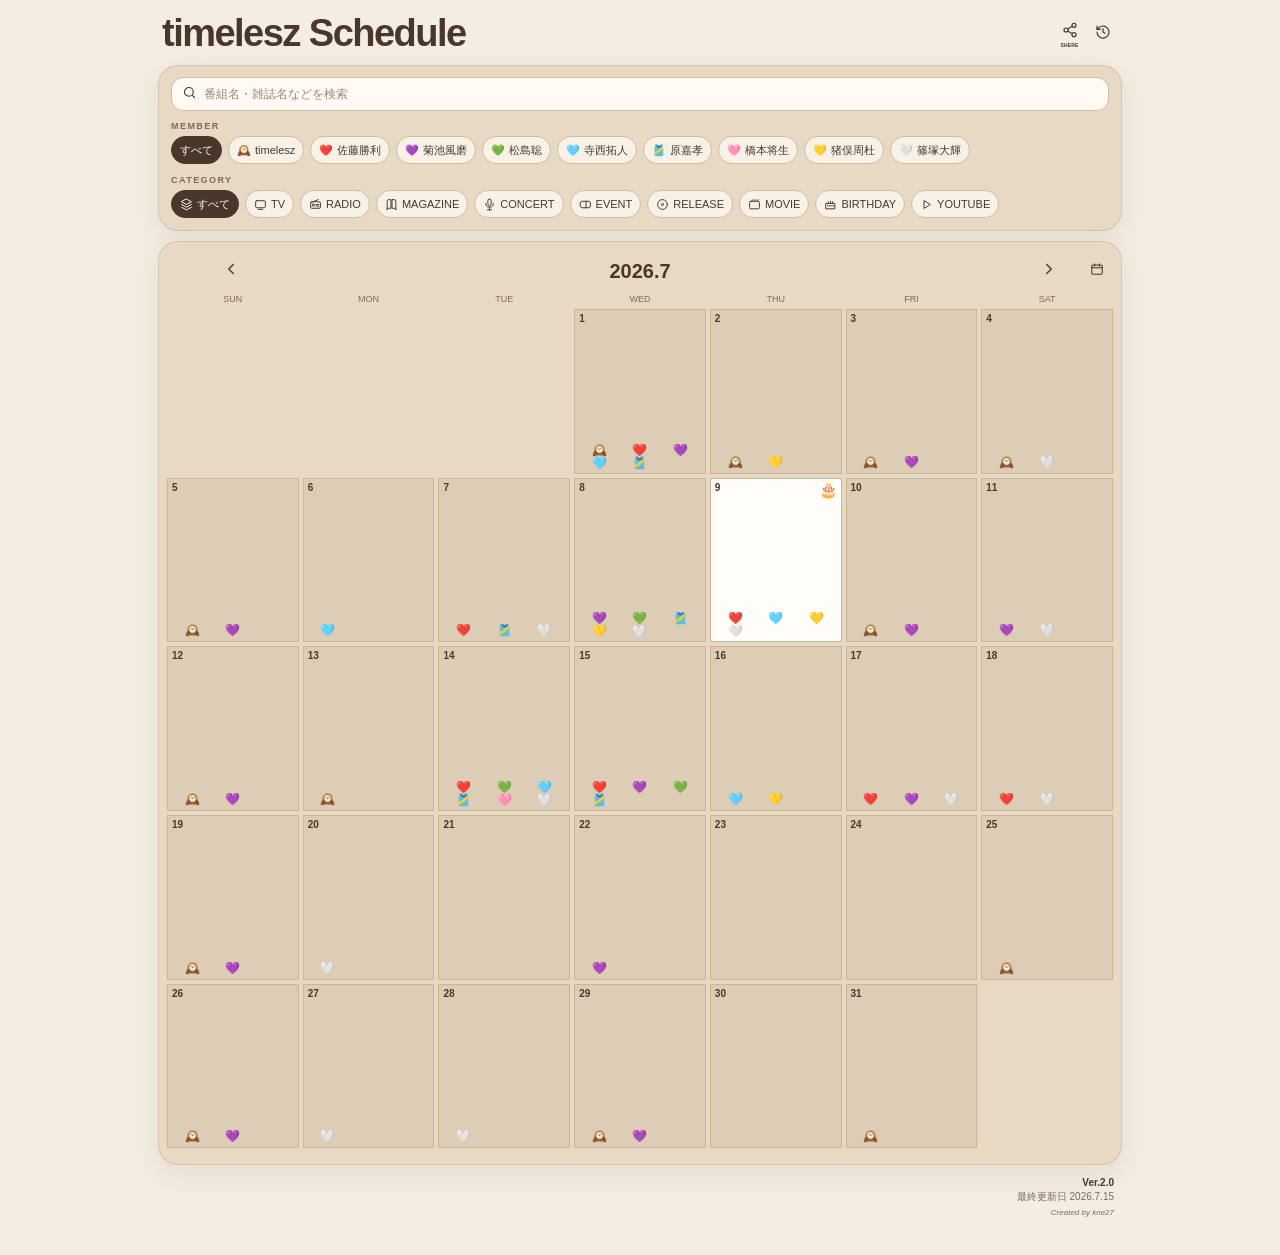
==== index.html @ 4e8a744b "Add files via upload" ====
<!doctype html>
<html lang="ja">
<head>
  <meta charset="utf-8">
  <meta name="viewport" content="width=device-width,initial-scale=1,viewport-fit=cover">
  <meta name="theme-color" content="#e7d9c4">
  <meta name="color-scheme" content="only light">
  <title>timelesz Schedule</title>
  <link rel="stylesheet" href="styles.css">
</head>
<body>
  <div class="app">
    <header class="header">
      <h1>timelesz Schedule</h1>
      <div class="header-actions">
        <button id="shareBtn" class="header-icon-btn share-header-btn" type="button" aria-label="このスケジュールを共有">
          <span data-icon="share-2"></span>
          <small>SHERE</small>
        </button>
        <button id="historyBtn" class="header-icon-btn" type="button" aria-label="更新履歴を開く">
          <span data-icon="history"></span>
        </button>
      </div>
    </header>

    <section class="panel controls">
      <label class="search">
        <span data-icon="search"></span>
        <input id="searchInput" type="search" placeholder="番組名・雑誌名などを検索">
      </label>
      <p class="section-label">MEMBER</p>
      <div id="memberFilters" class="scroll-row"></div>
      <p class="section-label">CATEGORY</p>
      <div id="categoryFilters" class="scroll-row"></div>
    </section>

    <section class="panel calendar-panel">
      <div class="month-nav">
        <button id="prevMonth" class="icon-btn month-arrow" type="button" aria-label="前の月"><span data-icon="chevron-left"></span></button>
        <div id="monthLabel" class="month-label"></div>
        <button id="nextMonth" class="icon-btn month-arrow" type="button" aria-label="次の月"><span data-icon="chevron-right"></span></button>
        <button id="monthJumpBtn" class="month-jump-btn" type="button" aria-label="年月を指定して移動"><span data-icon="calendar"></span></button>
      </div>
      <div class="weekdays">
        <div>SUN</div><div>MON</div><div>TUE</div><div>WED</div><div>THU</div><div>FRI</div><div>SAT</div>
      </div>
      <div id="loadingState" class="loading-state">予定を読み込んでいます…</div>
      <div id="calendarGrid" class="calendar-grid"></div>
      <div id="countdownList" class="countdown-list"></div>
    </section>

    <footer class="site-footer">
      <div class="footer-meta">
        <div id="siteVersion" class="footer-version">Ver.2.0</div>
        <div id="siteUpdated" class="footer-updated">最終更新日 2026.7.15</div>
        <div class="creator">Created by kne27</div>
      </div>
      <div id="dataWarnings" class="data-warnings"></div>
    </footer>
  </div>

  <dialog id="eventDialog" class="sheet-dialog">
    <div class="dialog-head">
      <div><h2 id="dialogDate"></h2></div>
      <button id="closeDialog" class="plain-close" type="button" aria-label="閉じる"><span data-icon="x"></span></button>
    </div>
    <div id="dialogEvents" class="dialog-events"></div>
  </dialog>

  <dialog id="shareDialog" class="share-dialog">
    <div class="share-dialog-wrap">
      <div class="share-dialog-head">
        <h2>SHARE</h2>
      </div>
      <div class="share-options">
        <button class="share-option x" data-share="x" type="button" aria-label="Xで共有"><span class="brand-x">X</span></button>
        <button class="share-option line" data-share="line" type="button" aria-label="LINEで共有"><span class="brand-line">LINE</span></button>
        <button class="share-option instagram" data-share="instagram" type="button" aria-label="Instagramで共有"><span class="brand-instagram"><i></i></span></button>
        <button class="share-option threads" data-share="threads" type="button" aria-label="Threadsで共有"><span class="brand-threads">@</span></button>
        <button class="share-option url" data-share="url" type="button" aria-label="URLをコピー"><span data-icon="link"></span></button>
      </div>
      <button id="closeShareBottom" class="close-share" type="button">CLOSE</button>
    </div>
  </dialog>

  <dialog id="monthJumpDialog" class="compact-dialog">
    <form method="dialog" id="monthJumpForm">
      <h2>年月を選択</h2>
      <div class="jump-fields">
        <label>年<select id="jumpYear"></select></label>
        <label>月<select id="jumpMonth"></select></label>
      </div>
      <div class="dialog-actions">
        <button value="cancel" class="secondary-btn">キャンセル</button>
        <button id="jumpSubmit" value="default" class="primary-btn">この年月へ移動</button>
      </div>
    </form>
  </dialog>

  <dialog id="historyDialog" class="history-dialog">
    <div class="history-wrap">
      <h2>更新情報</h2>
      <section>
        <h3>最新データ</h3>
        <div class="history-card latest-data">
          <strong>公式スケジュール更新</strong>
          <span id="scheduleUpdated">—</span>
        </div>
      </section>
      <section>
        <h3>アプリ更新履歴</h3>
        <div id="historyList" class="history-list"></div>
      </section>
      <button id="closeHistory" class="close-history" type="button">CLOSE</button>
    </div>
  </dialog>

  <script src="fallback-data.js"></script>
  <script src="script.js"></script>
</body>
</html>
---- styles.css ----
:root{
  color-scheme:only light;
  --theme:#e7d9c4;--page:#f4ede3;--surface:#fffaf3;--day:#ddcdb6;--day-border:#cbb697;
  --ink:#49372c;--muted:#7e6a5a;--line:#cfbda4;--accent:#8f6339;--shadow:0 10px 28px rgba(78,55,34,.09);
  font-family:-apple-system,BlinkMacSystemFont,"Segoe UI","Noto Sans JP",sans-serif
}
*{box-sizing:border-box}html{background:var(--page)}body{margin:0;min-width:320px;background:var(--page);color:var(--ink)}
button,input,select{font:inherit}button{cursor:pointer;color:inherit}svg{width:18px;height:18px;fill:none;stroke:currentColor;stroke-width:1.8;stroke-linecap:round;stroke-linejoin:round}
.app{max-width:980px;margin:0 auto;padding:8px 8px 36px}.header{display:flex;align-items:center;justify-content:space-between;padding:4px 4px 10px}.header h1{margin:0;font-size:clamp(24px,5vw,38px);letter-spacing:-.04em}.history-btn{display:grid;width:32px;height:32px;place-items:center;background:transparent;border:0;padding:0}.history-btn svg{width:17px;height:17px}
.panel{background:var(--theme);border:1px solid rgba(105,76,46,.14);border-radius:20px;box-shadow:var(--shadow)}.controls{margin-bottom:10px;padding:11px 12px}.search{display:flex;align-items:center;gap:7px;height:34px;padding:0 10px;background:var(--surface);border:1px solid var(--line);border-radius:12px}.search svg{width:15px;height:15px}.search input{width:100%;padding:5px 0;background:transparent;border:0;outline:0;color:var(--ink);font-size:12px}.search input::placeholder{color:#9a8878}.section-label{margin:10px 0 5px;color:var(--muted);font-size:9px;font-weight:800;letter-spacing:.16em}.scroll-row{display:flex;gap:6px;overflow-x:auto;padding-bottom:1px;scrollbar-width:none}.scroll-row::-webkit-scrollbar{display:none}.chip{display:inline-flex;align-items:center;flex:0 0 auto;gap:4px;min-height:28px;padding:5px 8px;white-space:nowrap;background:#f8f1e7;border:1px solid var(--line);border-radius:999px;color:var(--ink);font-size:11px;line-height:1}.chip svg{width:13px;height:13px}.chip.active{background:var(--ink);border-color:var(--ink);color:#fffaf3}
.calendar-panel{padding:8px}.month-nav{position:relative;display:grid;grid-template-columns:72px 1fr 72px;align-items:center;height:42px;padding:0 8px}.month-arrow{display:grid;width:32px;height:32px;place-items:center;background:transparent;border:0}.month-arrow:first-child{justify-self:end}.month-arrow:nth-of-type(2){justify-self:start}.month-label{text-align:center;font-size:20px;font-weight:800}.month-jump-btn{position:absolute;right:2px;top:7px;display:grid;width:28px;height:28px;place-items:center;background:transparent;border:0;padding:0}.month-jump-btn svg{width:14px;height:14px}.weekdays,.calendar-grid{display:grid;grid-template-columns:repeat(7,minmax(0,1fr));gap:4px}.weekdays{padding:2px 0 5px;color:var(--muted);font-size:9px;text-align:center}.day{position:relative;display:flex;min-width:0;aspect-ratio:4/5;flex-direction:column;padding:4px;background:var(--day);border:1px solid var(--day-border);border-radius:0;color:var(--ink);outline:none;transition:.12s}.day.blank{background:transparent;border-color:transparent;pointer-events:none}.day.selected{background:var(--surface);border-color:#d4b992}.day.today{box-shadow:inset 0 0 0 2px var(--accent)}.day.has-events{cursor:pointer}.day:active{transform:translateY(-1px)}.day-number{position:absolute;left:4px;top:3px;font-size:10px;font-weight:750}.birthday-cake{position:absolute;right:3px;top:2px;font-size:15px}.member-icons{display:grid;width:100%;margin:auto 0;grid-template-columns:repeat(3,minmax(0,1fr));grid-auto-rows:min-content;align-items:center;justify-items:start;gap:4px 0;overflow:hidden;line-height:1}.member-emoji{display:block;font-size:clamp(9px,2.7vw,13px);line-height:1}.birthday-red{background:#f7d8d8}.birthday-purple{background:#eadcf3}.birthday-green{background:#dcebdc}.birthday-blue{background:#dceff4}.birthday-lime{background:#e7f0d6}.birthday-pink{background:#f5dce8}.birthday-yellow{background:#f7edc7}.birthday-white{background:#fffdf8}.loading-state{padding:28px 12px;color:var(--muted);font-size:13px;text-align:center}.loading-state.hidden{display:none}
.countdown-list{display:grid;gap:6px;margin-top:8px}.countdown-item{display:flex;align-items:center;gap:7px;height:34px;padding:0 10px;background:#f9f1e6;border:1px solid var(--line);border-radius:9px;font-size:10px}.countdown-item svg{width:13px;height:13px}.countdown-title{min-width:0;flex:1;overflow:hidden;text-overflow:ellipsis;white-space:nowrap}.countdown-days{font-weight:800;white-space:nowrap}
.site-footer{display:flex;justify-content:flex-end;padding:14px 8px 2px;color:var(--muted);font-size:10px}.footer-meta{text-align:right}.footer-version{color:var(--ink);font-weight:700}.footer-updated{margin-top:2px}.footer-share-row{display:flex;align-items:center;justify-content:flex-end;gap:3px;margin-top:5px}.share-label-icon{display:flex;width:22px;flex-direction:column;align-items:center;justify-content:center;color:var(--ink)}.share-label-icon svg{width:13px;height:13px}.share-label-icon small{margin-top:0;font-size:5px;font-weight:800;letter-spacing:.03em}.social-circle{display:grid;width:22px;height:22px;place-items:center;padding:0;border:0;border-radius:50%;color:white;font-size:7px;font-weight:800}.social-circle svg{width:11px;height:11px}.social-circle.x,.social-circle.threads{background:#111}.social-circle.line{background:#06c755;font-size:5px}.social-circle.instagram{background:linear-gradient(135deg,#833ab4,#fd1d1d,#fcb045);font-size:14px}.social-circle.url{background:#b79977}.creator{margin-top:4px;font-size:8px;font-style:italic}.data-warnings{display:none}
dialog{color:var(--ink)}dialog::backdrop{background:rgba(50,37,27,.42);backdrop-filter:blur(3px)}.sheet-dialog{width:min(calc(100% - 18px),620px);max-height:84vh;padding:15px;background:var(--surface);border:0;border-radius:20px}.dialog-head{display:flex;align-items:center;justify-content:space-between;padding-bottom:10px}.dialog-head h2{margin:0;font-size:20px}.plain-close{display:grid;width:28px;height:28px;place-items:center;background:transparent;border:0}.dialog-events{display:grid;gap:8px}.event-card{padding:12px;background:#fffdf9;border:1px solid var(--line);border-radius:14px}.event-top{display:flex;gap:10px}.event-icon{display:grid;width:34px;height:34px;flex:0 0 auto;place-items:center;background:#eee1d0;border-radius:10px}.event-title{margin:0;font-size:14px;line-height:1.45}.event-meta{display:flex;flex-wrap:wrap;gap:5px 9px;margin-top:6px;color:var(--muted);font-size:11px}.event-meta span{display:inline-flex;align-items:center;gap:3px}.event-meta svg{width:12px;height:12px}.event-members{margin-top:8px;font-size:12px}.event-note{margin:8px 0 0;padding-top:7px;border-top:1px dashed var(--line);font-size:11px;line-height:1.5}.event-share{display:flex;align-items:center;gap:5px;margin-top:10px}.event-share .social-circle{width:30px;height:30px}.link-button{display:inline-flex;align-items:center;gap:5px;margin-top:9px;padding:7px 10px;background:var(--ink);border-radius:999px;color:white;font-size:11px;text-decoration:none}.compact-dialog,.history-dialog{width:min(calc(100% - 28px),430px);padding:0;background:var(--surface);border:0;border-radius:20px}.compact-dialog form{padding:18px}.compact-dialog h2,.history-wrap h2{margin:0 0 16px;font-size:18px}.jump-fields{display:grid;grid-template-columns:1fr 1fr;gap:12px}.jump-fields label{display:grid;gap:5px;font-size:11px}.jump-fields select{height:42px;padding:0 10px;background:#fff;border:1px solid var(--line);border-radius:9px;color:var(--ink)}.dialog-actions{display:flex;justify-content:flex-end;gap:8px;margin-top:18px}.secondary-btn,.primary-btn,.close-history{padding:9px 12px;border:1px solid var(--line);border-radius:9px}.secondary-btn{background:#f5ece0}.primary-btn{background:#b99775;color:white}.history-wrap{padding:18px}.history-wrap section+section{margin-top:14px}.history-wrap h3{margin:0 0 7px;font-size:11px}.history-card{padding:10px 12px;background:#fffdf9;border:1px solid var(--line);border-radius:10px}.latest-data{display:grid;gap:3px;font-size:10px}.latest-data span{color:var(--muted)}.history-list{display:grid;gap:7px}.history-entry{padding:9px 11px;background:#fffdf9;border:1px solid var(--line);border-radius:10px}.history-entry-head{display:flex;gap:12px;align-items:center}.history-entry-head strong{font-size:10px}.history-entry-head span{color:var(--muted);font-size:8px}.history-changes{margin:5px 0 0;padding-left:15px;font-size:8px;line-height:1.55}.history-changes li{display:-webkit-box;overflow:hidden;-webkit-box-orient:vertical;-webkit-line-clamp:2}.close-history{display:block;margin:16px auto 0;padding:9px 18px;background:var(--theme);font-size:11px;font-weight:800}
@media(max-width:560px){.app{padding:6px 7px 28px}.header{padding-top:2px}.calendar-panel{padding:7px}.weekdays,.calendar-grid{gap:4px}.day{padding:4px}.site-footer{padding-right:5px}}

/* Ver.1.9.1 adjustments */
.header-actions{display:flex;align-items:center;gap:7px}.header-icon-btn{display:grid;width:30px;height:30px;place-items:center;padding:0;background:transparent;border:0;color:var(--ink)}.header-icon-btn svg{width:16px;height:16px}.history-btn{display:none}
.member-icons{display:grid;width:100%;margin-top:auto;margin-bottom:0;grid-template-columns:repeat(3,max-content);grid-auto-rows:min-content;align-items:end;justify-content:start;justify-items:start;gap:5px 3px;overflow:hidden;line-height:1}.member-emoji{display:block;font-size:clamp(9px,2.7vw,13px);line-height:1}
.site-footer{padding-top:12px}.creator{margin-top:4px}
.share-dialog{width:min(calc(100% - 32px),360px);padding:0;background:var(--surface);border:0;border-radius:18px}.share-dialog-wrap{padding:15px 16px 16px}.share-dialog-head{display:flex;align-items:center;justify-content:space-between}.share-dialog-head h2{margin:0;font-size:13px;letter-spacing:.08em}.share-options{display:flex;align-items:center;justify-content:center;gap:9px;margin-top:13px}.share-option{display:grid;width:39px;height:39px;place-items:center;padding:0;border:0;border-radius:50%;color:#fff}.share-option.x,.share-option.threads{background:#111}.share-option.line{background:#06c755}.share-option.instagram{background:radial-gradient(circle at 30% 110%,#ffd600 0 19%,#ff7a00 34%,#ff0169 58%,#d300c5 78%,#7638fa 100%)}.share-option.url{background:#b79977}.share-option svg{width:19px;height:19px;stroke-width:2}.brand-x{font-size:17px;font-weight:700;line-height:1}.brand-line{font-size:8.5px;font-weight:900;letter-spacing:-.04em}.brand-threads{font-size:22px;font-weight:800;line-height:1}.brand-instagram{position:relative;display:block;width:22px;height:22px;border:2px solid #fff;border-radius:6px}.brand-instagram::before{content:"";position:absolute;left:50%;top:50%;width:7px;height:7px;border:2px solid #fff;border-radius:50%;transform:translate(-50%,-50%)}.brand-instagram::after{content:"";position:absolute;right:3px;top:3px;width:3px;height:3px;background:#fff;border-radius:50%}.brand-instagram i{display:none}.close-share{display:block;margin:15px auto 0;padding:7px 15px;background:var(--theme);border:1px solid var(--line);border-radius:8px;color:var(--ink);font-size:10px;font-weight:800}
.event-share .social-circle{width:32px;height:32px;font-size:9px}.event-share .social-circle.line{font-size:6px}.event-share .social-circle.instagram{position:relative;font-size:0}.event-share .social-circle.instagram::before{content:"";width:17px;height:17px;border:2px solid #fff;border-radius:5px}.event-share .social-circle.instagram::after{content:"";position:absolute;width:5px;height:5px;border:2px solid #fff;border-radius:50%}.event-share .social-circle.threads{font-size:18px}.event-share .social-circle.url svg{width:15px;height:15px}
.compact-dialog form{padding:17px}.compact-dialog h2{margin-bottom:13px;font-size:19px}.jump-fields label{font-size:11px}.jump-fields select{height:46px;font-size:17px;font-weight:700}.dialog-actions{gap:6px;margin-top:14px}.secondary-btn,.primary-btn{padding:6px 9px;border-radius:7px;font-size:9px}.primary-btn{font-size:8.5px}


/* Ver.1.9.2 adjustments */
.header-actions{gap:2px}
.header-icon-btn{width:31px;height:34px}
.share-header-btn{display:flex;flex-direction:column;align-items:center;justify-content:center;gap:0;padding-top:2px}
.share-header-btn svg{width:16px;height:16px}
.share-header-btn small{margin-top:1px;font-size:5px;font-weight:800;line-height:1;letter-spacing:.03em}

.day{padding-bottom:3px}
.member-icons{position:absolute;left:4px;right:2px;bottom:3px;width:auto;margin:0;grid-template-columns:repeat(3,max-content);grid-auto-rows:minmax(11px,auto);align-items:end;justify-content:start;justify-items:start;gap:5px 3px;overflow:visible;line-height:1.08}
.member-emoji{font-size:clamp(9px,2.65vw,12.5px);line-height:1.08}

.share-dialog-head{justify-content:flex-start}
.share-options{width:100%;justify-content:center;gap:10px;margin-top:12px}
.share-option{width:41px;height:41px}
.brand-x{font-size:20px;font-weight:800}
.brand-line{font-size:10.5px;font-weight:900;letter-spacing:-.06em}
.brand-threads{font-size:24px}
.brand-instagram{width:24px;height:24px;border-radius:7px}
.brand-instagram::before{width:8px;height:8px}

.event-share{justify-content:center;gap:8px}
.event-share .social-circle{width:34px;height:34px;font-size:11px}
.event-share .social-circle.x{font-size:14px}
.event-share .social-circle.line{font-size:7.5px;font-weight:900;letter-spacing:-.05em}
.event-share .social-circle.threads{font-size:20px}
.event-share .social-circle.instagram::before{width:18px;height:18px;border-radius:6px}
.event-share .social-circle.instagram::after{width:6px;height:6px}
.event-share .social-circle.url svg{width:17px;height:17px}


/* Ver.1.9.5 adjustments */
/* Calendar emoji layout: always packed left in fixed 3-column rows */
.member-icons{
  position:absolute;
  left:4px;
  bottom:3px;
  right:auto;
  width:max-content;
  max-width:calc(100% - 6px);
  display:grid;
  grid-template-columns:repeat(3, 1.05em);
  grid-auto-rows:1.05em;
  column-gap:2px;
  row-gap:1px;
  align-items:center;
  justify-items:start;
  justify-content:start;
  overflow:hidden;
  line-height:1;
}
.member-emoji{
  width:1.05em;
  height:1.05em;
  display:flex;
  align-items:center;
  justify-content:flex-start;
  font-size:clamp(8.5px,2.45vw,11.5px);
  line-height:1;
}

/* Event-detail sharing: use the same camera-style Instagram mark as the main share sheet */
.event-share .social-circle.instagram{
  position:relative;
  background:radial-gradient(circle at 30% 110%,#ffd600 0 19%,#ff7a00 34%,#ff0169 58%,#d300c5 78%,#7638fa 100%);
  font-size:0;
}
.event-share .social-circle.instagram::before,
.event-share .social-circle.instagram::after{
  content:none;
}
.event-share .social-circle.instagram .brand-instagram{
  width:20px;
  height:20px;
  border:2px solid #fff;
  border-radius:6px;
}
.event-share .social-circle.instagram .brand-instagram::before{
  width:7px;
  height:7px;
  border:2px solid #fff;
}
.event-share .social-circle.instagram .brand-instagram::after{
  right:2px;
  top:2px;
  width:3px;
  height:3px;
}


/* Ver.1.9.6 adjustments */
/* Keep the event-driven member order; only pack icons tightly into 3 columns. */
.member-icons{
  position:absolute;
  left:4px;
  right:auto;
  bottom:3px;
  width:max-content;
  max-width:calc(100% - 6px);
  display:grid;
  grid-template-columns:repeat(3, .98em);
  grid-auto-rows:.98em;
  column-gap:0;
  row-gap:0;
  align-items:center;
  justify-items:start;
  justify-content:start;
  overflow:visible;
  line-height:.96;
}
.member-emoji{
  display:block;
  width:.98em;
  height:.98em;
  margin:0;
  padding:0;
  font-size:clamp(8.5px,2.45vw,11.5px);
  line-height:.96;
  white-space:nowrap;
}

/* Ver.1.9.7 adjustments — restore the clean Ver.1.5 member emoji layout */
.member-icons{
  position:static;
  left:auto;
  right:auto;
  bottom:auto;
  width:100%;
  max-width:none;
  margin-top:auto;
  margin-bottom:0;
  display:grid;
  grid-template-columns:repeat(3,minmax(0,1fr));
  grid-template-rows:repeat(3,min-content);
  grid-auto-rows:min-content;
  column-gap:0;
  row-gap:1px;
  align-items:center;
  justify-content:stretch;
  justify-items:center;
  overflow:hidden;
  line-height:1;
}
.member-emoji{
  display:block;
  width:auto;
  height:auto;
  margin:0;
  padding:0;
  font-size:clamp(8px,2.55vw,12px);
  line-height:1;
  white-space:nowrap;
}

/* Ver.1.9.8 share icon centering */
.share-option.threads,
.share-option.url,
.event-share .social-circle.threads,
.event-share .social-circle.url{
  display:flex;
  align-items:center;
  justify-content:center;
  line-height:1;
}
.share-option.threads .brand-threads,
.event-share .social-circle.threads{
  transform:none;
  text-indent:0;
}
.share-option.url svg,
.event-share .social-circle.url svg{
  display:block;
  margin:0;
  flex:0 0 auto;
}


/* Ver.1.9.8 final — exact visual centering for Threads and URL icons */
.share-option.threads,
.share-option.url,
.event-share .social-circle.threads,
.event-share .social-circle.url{
  position:relative;
  display:grid;
  place-items:center;
  padding:0;
  overflow:hidden;
}
.share-option.threads{
  font-size:0;
}
.share-option.threads .brand-threads{
  position:absolute;
  inset:0;
  display:grid;
  place-items:center;
  width:100%;
  height:100%;
  margin:0;
  padding:0 0 2px;
  font-size:24px;
  line-height:1;
  text-align:center;
  transform:none;
}
.share-option.url svg,
.event-share .social-circle.url svg{
  position:absolute;
  left:50%;
  top:50%;
  display:block;
  margin:0;
  transform:translate(-50%,-50%);
  transform-origin:center;
}
.event-share .social-circle.threads{
  color:transparent;
  font-size:0;
  line-height:0;
}
.event-share .social-circle.threads::before{
  content:"@";
  position:absolute;
  inset:0;
  display:grid;
  place-items:center;
  padding:0 0 2px;
  color:#fff;
  font-size:20px;
  font-weight:800;
  line-height:1;
  text-align:center;
}
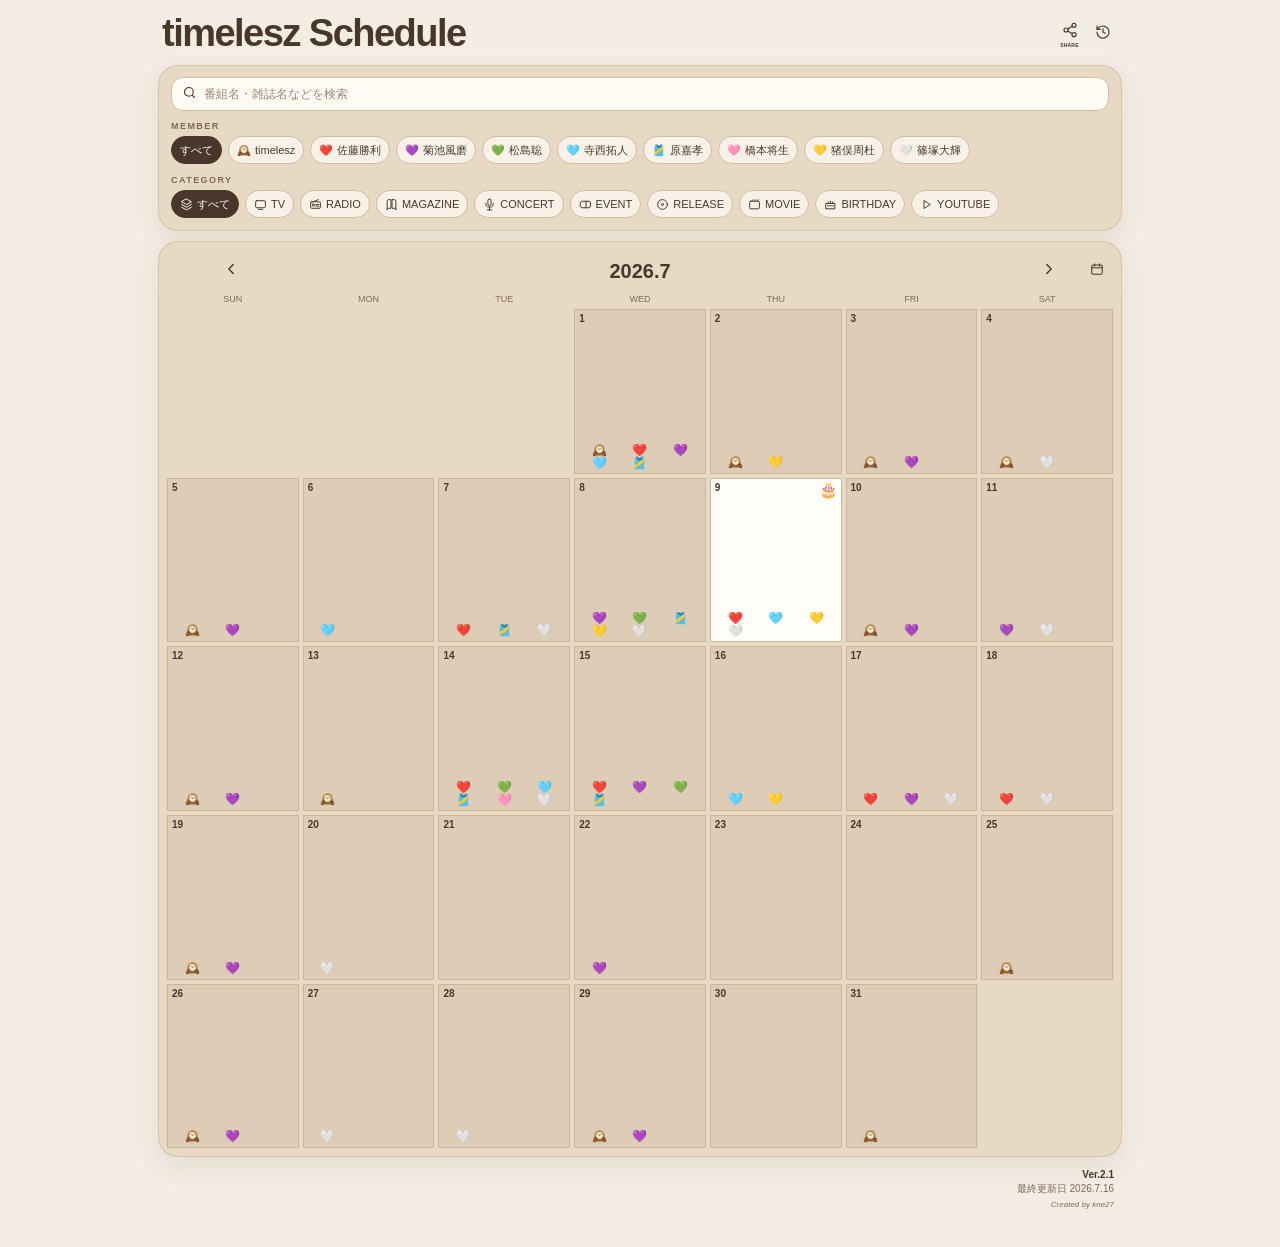
==== commit f92e66b7: "Add files via upload" ====
--- a/index.html
+++ b/index.html
@@ -15,7 +15,7 @@
       <div class="header-actions">
         <button id="shareBtn" class="header-icon-btn share-header-btn" type="button" aria-label="このスケジュールを共有">
           <span data-icon="share-2"></span>
-          <small>SHERE</small>
+          <small>SHARE</small>
         </button>
         <button id="historyBtn" class="header-icon-btn" type="button" aria-label="更新履歴を開く">
           <span data-icon="history"></span>
@@ -51,8 +51,8 @@
 
     <footer class="site-footer">
       <div class="footer-meta">
-        <div id="siteVersion" class="footer-version">Ver.2.0</div>
-        <div id="siteUpdated" class="footer-updated">最終更新日 2026.7.15</div>
+        <div id="siteVersion" class="footer-version">Ver.2.1</div>
+        <div id="siteUpdated" class="footer-updated">最終更新日 2026.7.16</div>
         <div class="creator">Created by kne27</div>
       </div>
       <div id="dataWarnings" class="data-warnings"></div>
--- a/styles.css
+++ b/styles.css
@@ -255,3 +255,14 @@
   line-height:1;
   text-align:center;
 }
+
+
+/* Ver.2.1 countdown */
+.countdown-list:empty{display:none}
+.countdown-list:not(:empty){margin-top:9px}
+.countdown-item{
+  width:100%;
+  min-width:0;
+  text-align:left;
+}
+.countdown-item:active{transform:scale(.995)}
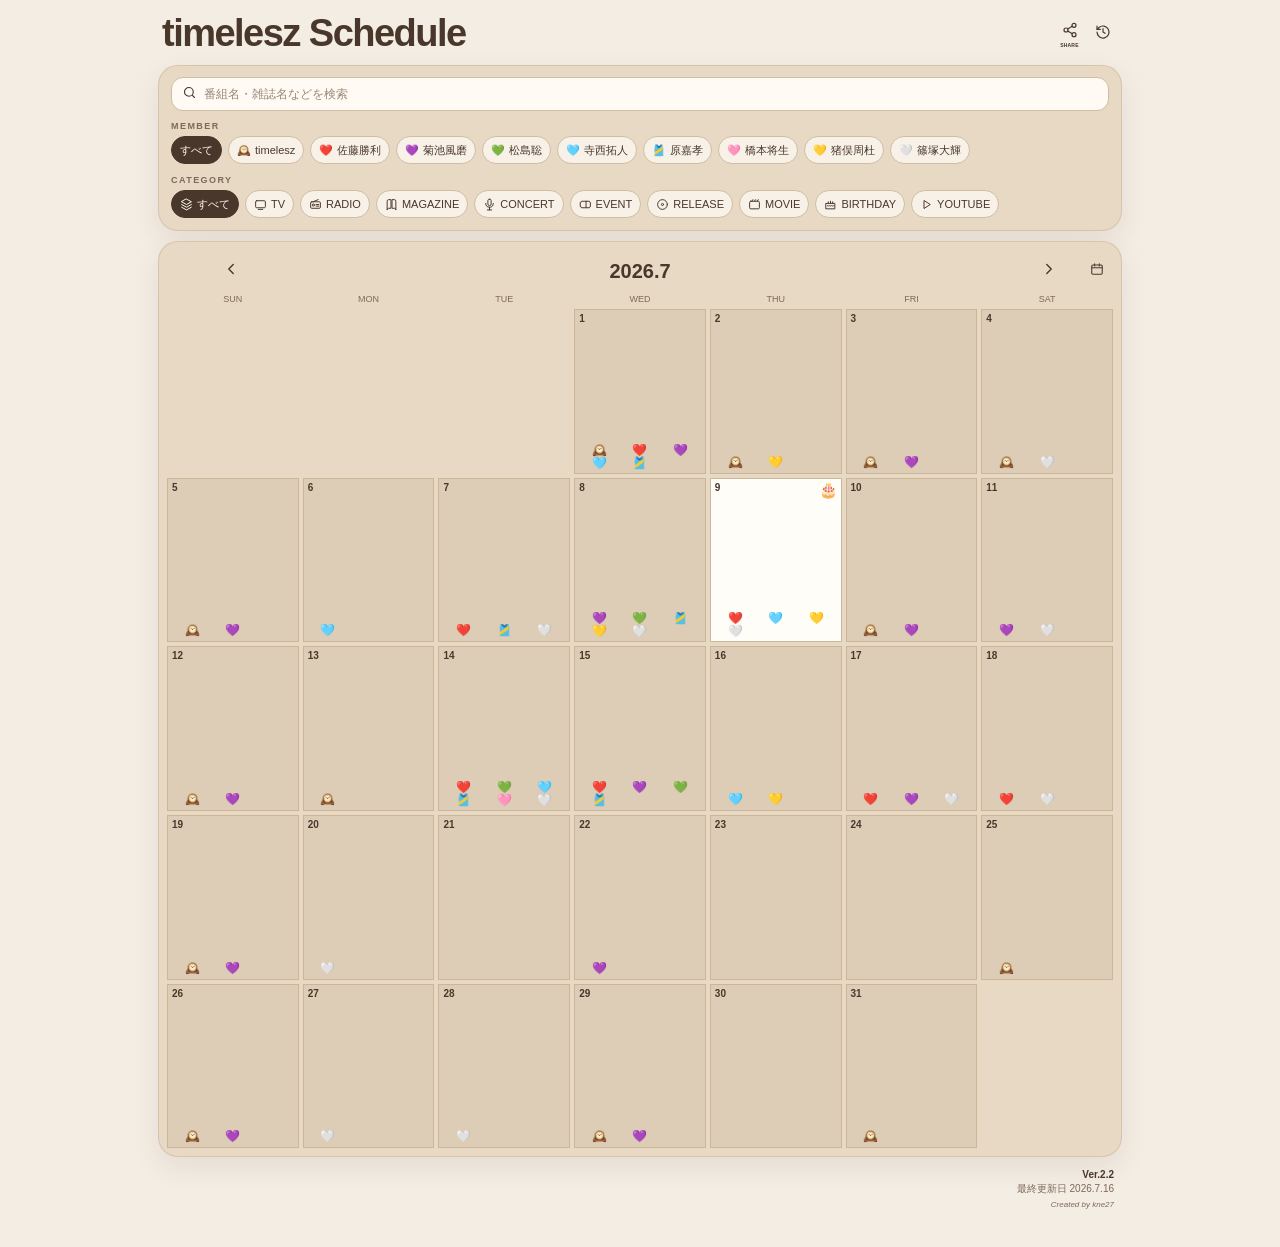
==== commit 39b9dd5e: "Add files via upload" ====
--- a/index.html
+++ b/index.html
@@ -7,6 +7,15 @@
   <meta name="color-scheme" content="only light">
   <title>timelesz Schedule</title>
   <link rel="stylesheet" href="styles.css">
+  <!-- Google Analytics -->
+  <script async src="https://www.googletagmanager.com/gtag/js?id=G-1H0R13EB3C"></script>
+  <script>
+    window.dataLayer = window.dataLayer || [];
+    function gtag(){dataLayer.push(arguments);}
+    gtag('js', new Date());
+    gtag('config', 'G-1H0R13EB3C');
+  </script>
+
 </head>
 <body>
   <div class="app">
@@ -51,7 +60,7 @@
 
     <footer class="site-footer">
       <div class="footer-meta">
-        <div id="siteVersion" class="footer-version">Ver.2.1</div>
+        <div id="siteVersion" class="footer-version">Ver.2.2</div>
         <div id="siteUpdated" class="footer-updated">最終更新日 2026.7.16</div>
         <div class="creator">Created by kne27</div>
       </div>
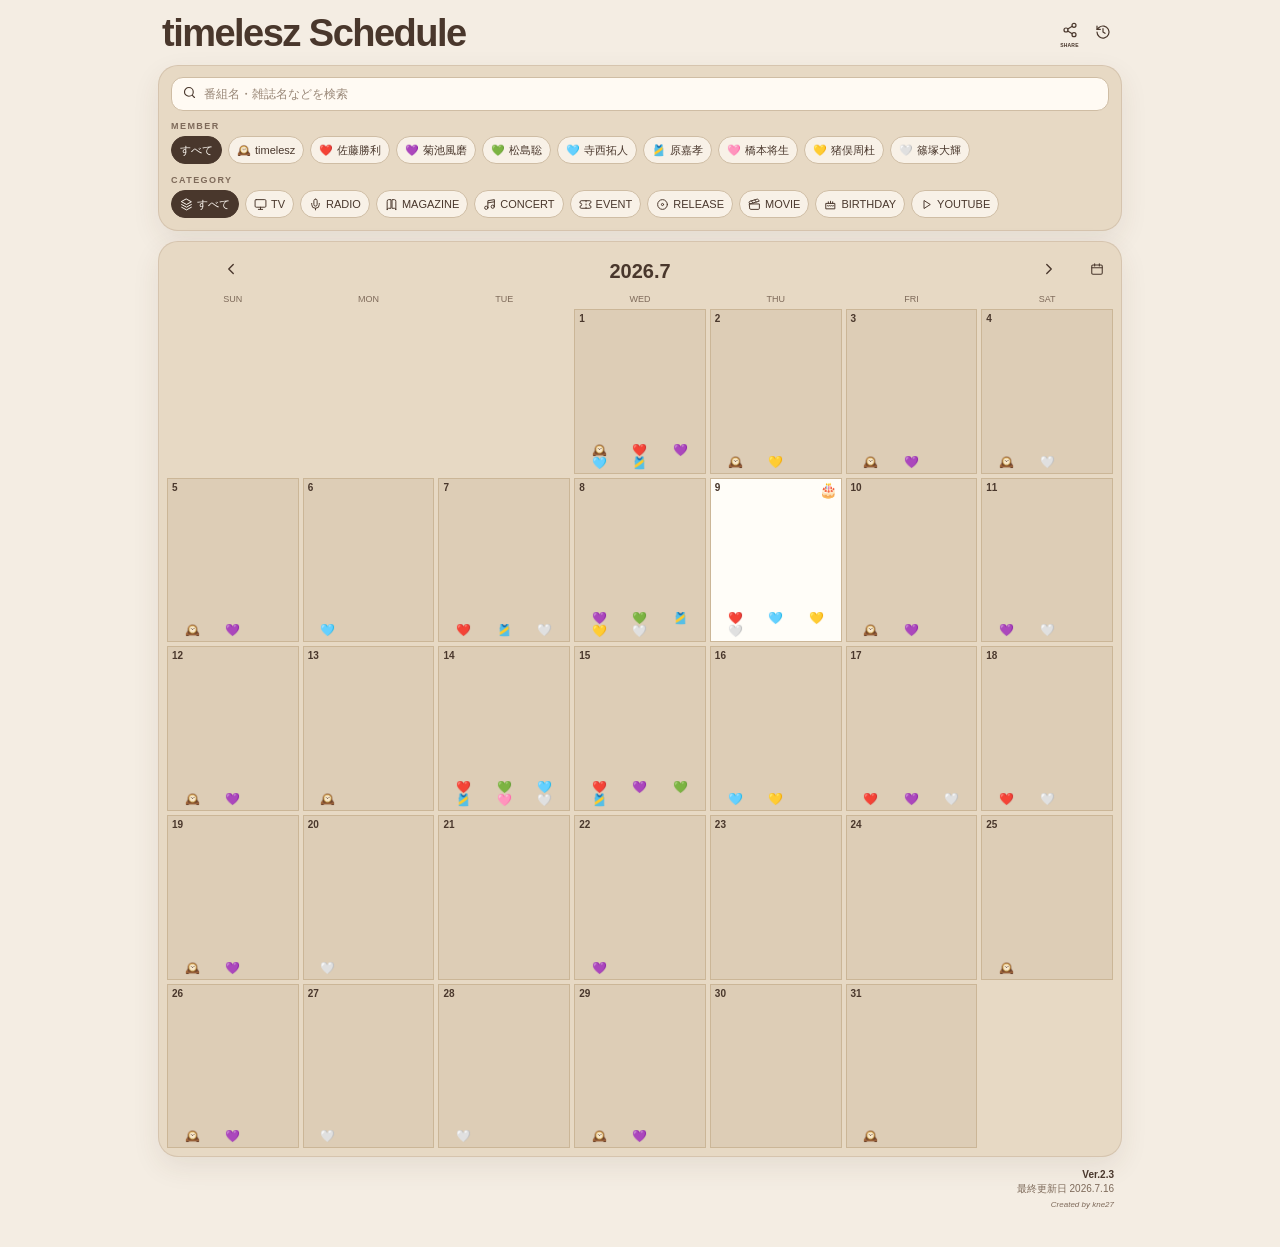
==== commit 25ac671b: "Add files via upload" ====
--- a/index.html
+++ b/index.html
@@ -60,7 +60,7 @@
 
     <footer class="site-footer">
       <div class="footer-meta">
-        <div id="siteVersion" class="footer-version">Ver.2.2</div>
+        <div id="siteVersion" class="footer-version">Ver.2.3</div>
         <div id="siteUpdated" class="footer-updated">最終更新日 2026.7.16</div>
         <div class="creator">Created by kne27</div>
       </div>
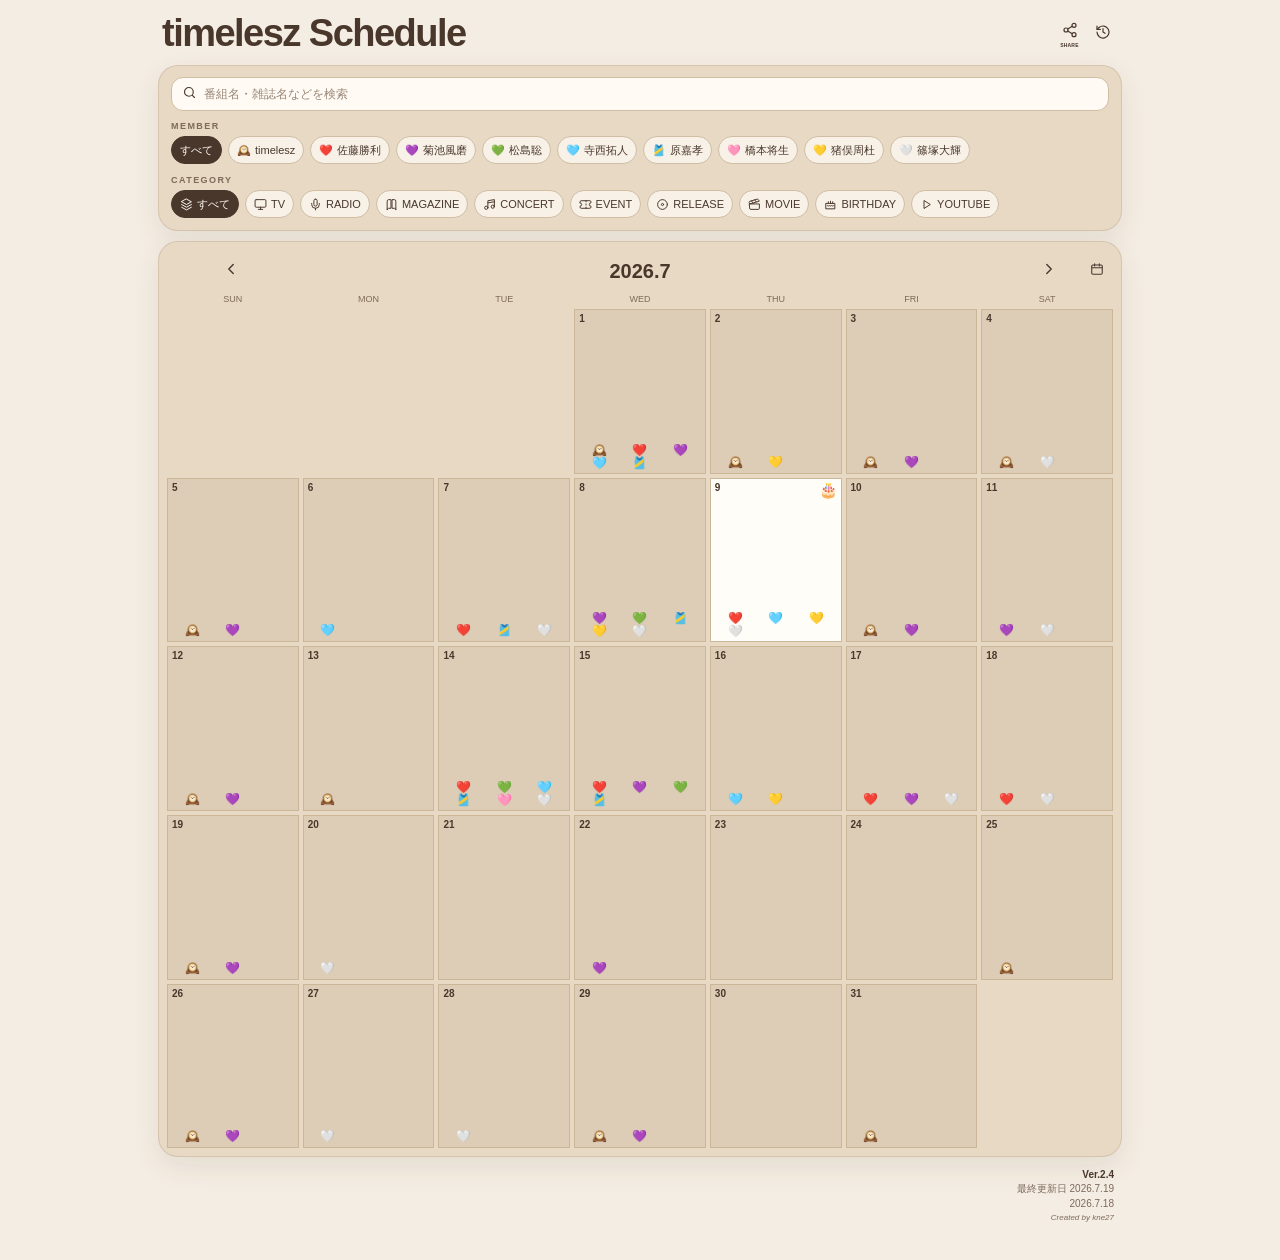
==== commit 7c1f0cbd: "Add files via upload" ====
--- a/index.html
+++ b/index.html
@@ -60,8 +60,9 @@
 
     <footer class="site-footer">
       <div class="footer-meta">
-        <div id="siteVersion" class="footer-version">Ver.2.3</div>
+        <div id="siteVersion" class="footer-version">Ver.2.4</div>
         <div id="siteUpdated" class="footer-updated">最終更新日 2026.7.16</div>
+        <div id="scheduleUpdated" class="footer-schedule-updated">スケジュール更新日 2026.7.15</div>
         <div class="creator">Created by kne27</div>
       </div>
       <div id="dataWarnings" class="data-warnings"></div>
--- a/styles.css
+++ b/styles.css
@@ -266,3 +266,6 @@
   text-align:left;
 }
 .countdown-item:active{transform:scale(.995)}
+
+/* Ver.2.4 footer schedule update */
+.footer-schedule-updated{margin-top:2px}
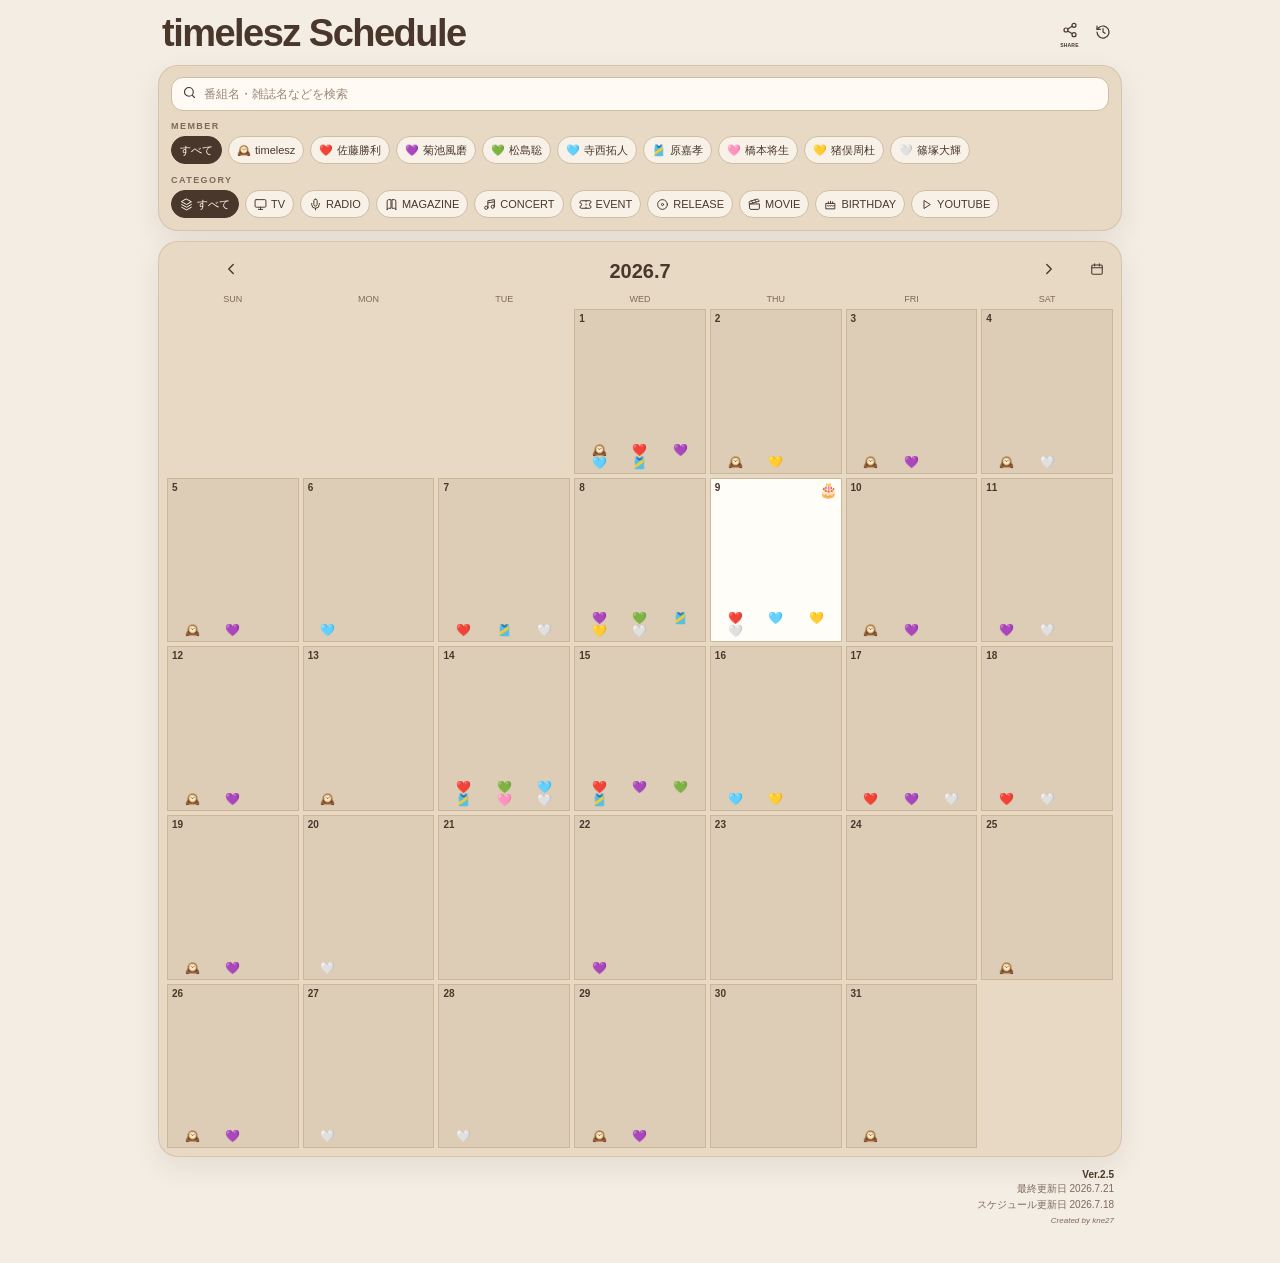
==== commit 62addeb9: "Add files via upload" ====
--- a/index.html
+++ b/index.html
@@ -60,9 +60,9 @@
 
     <footer class="site-footer">
       <div class="footer-meta">
-        <div id="siteVersion" class="footer-version">Ver.2.4</div>
-        <div id="siteUpdated" class="footer-updated">最終更新日 2026.7.16</div>
-        <div id="scheduleUpdated" class="footer-schedule-updated">スケジュール更新日 2026.7.15</div>
+        <div id="siteVersion" class="footer-version">Ver.2.5</div>
+        <div id="siteUpdated" class="footer-updated">最終更新日 2026.7.21</div>
+        <div id="scheduleUpdatedFooter" class="footer-schedule-updated">スケジュール更新日 2026.7.18</div>
         <div class="creator">Created by kne27</div>
       </div>
       <div id="dataWarnings" class="data-warnings"></div>
--- a/styles.css
+++ b/styles.css
@@ -267,5 +267,4 @@
 }
 .countdown-item:active{transform:scale(.995)}
 
-/* Ver.2.4 footer schedule update */
 .footer-schedule-updated{margin-top:2px}
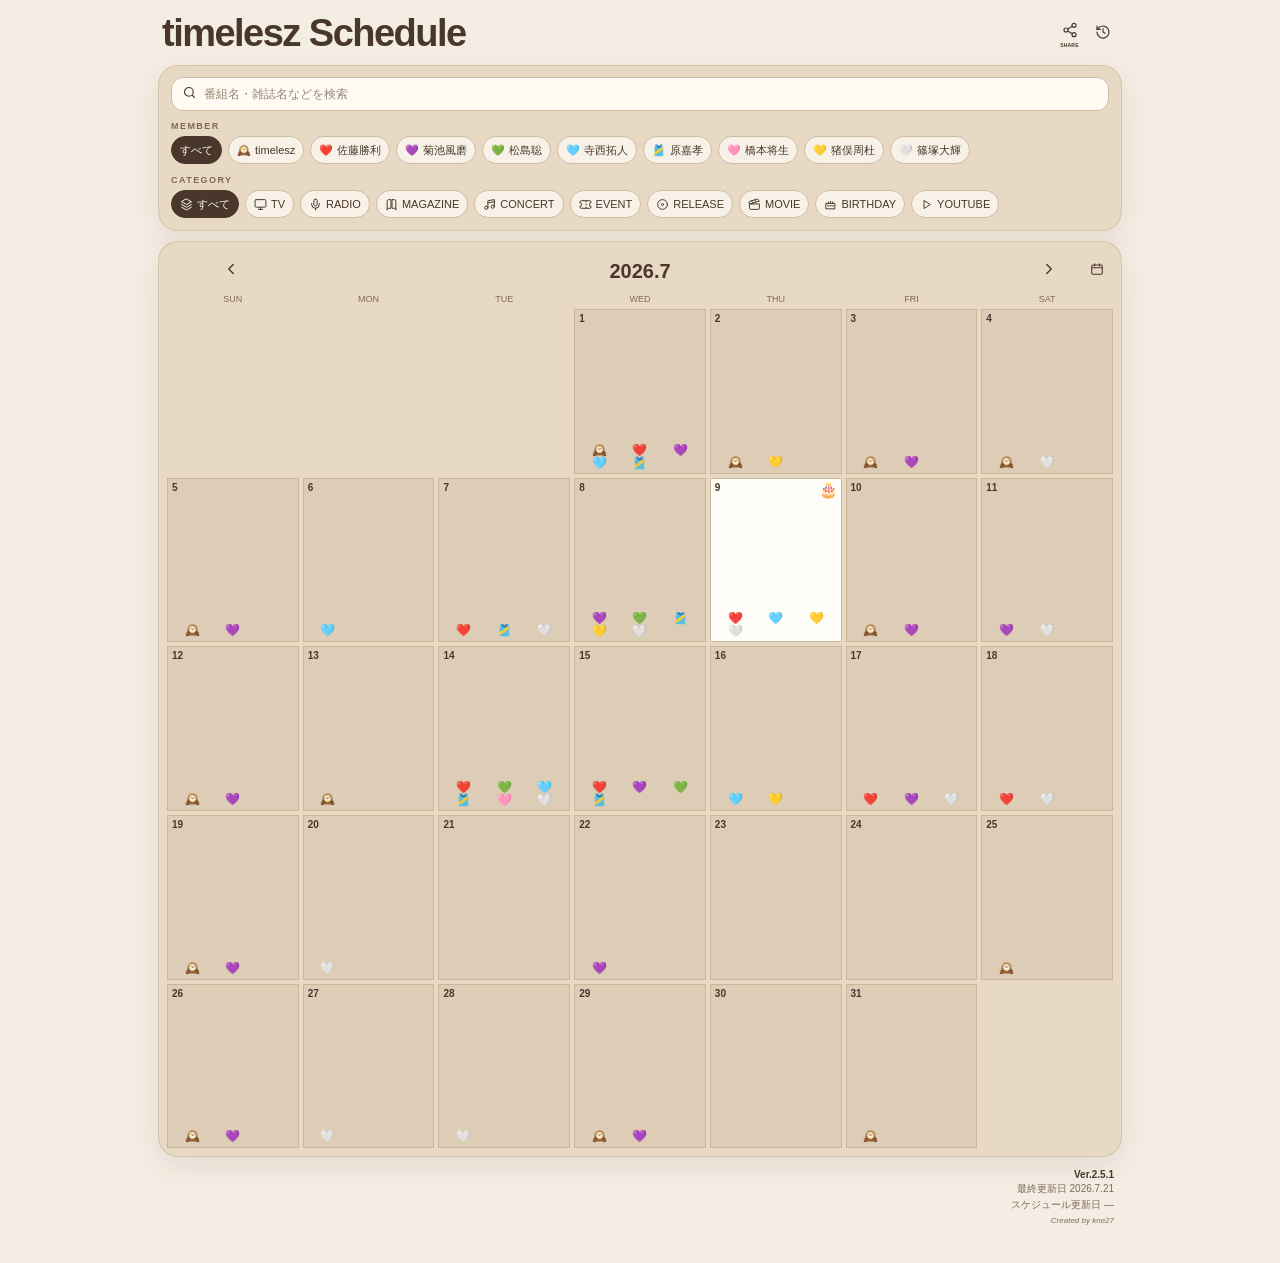
==== commit 8a1b5341: "Add files via upload" ====
--- a/index.html
+++ b/index.html
@@ -60,9 +60,9 @@
 
     <footer class="site-footer">
       <div class="footer-meta">
-        <div id="siteVersion" class="footer-version">Ver.2.5</div>
+        <div id="siteVersion" class="footer-version">Ver.2.5.1</div>
         <div id="siteUpdated" class="footer-updated">最終更新日 2026.7.21</div>
-        <div id="scheduleUpdatedFooter" class="footer-schedule-updated">スケジュール更新日 2026.7.18</div>
+        <div id="scheduleUpdatedFooter" class="footer-schedule-updated">スケジュール更新日 —</div>
         <div class="creator">Created by kne27</div>
       </div>
       <div id="dataWarnings" class="data-warnings"></div>
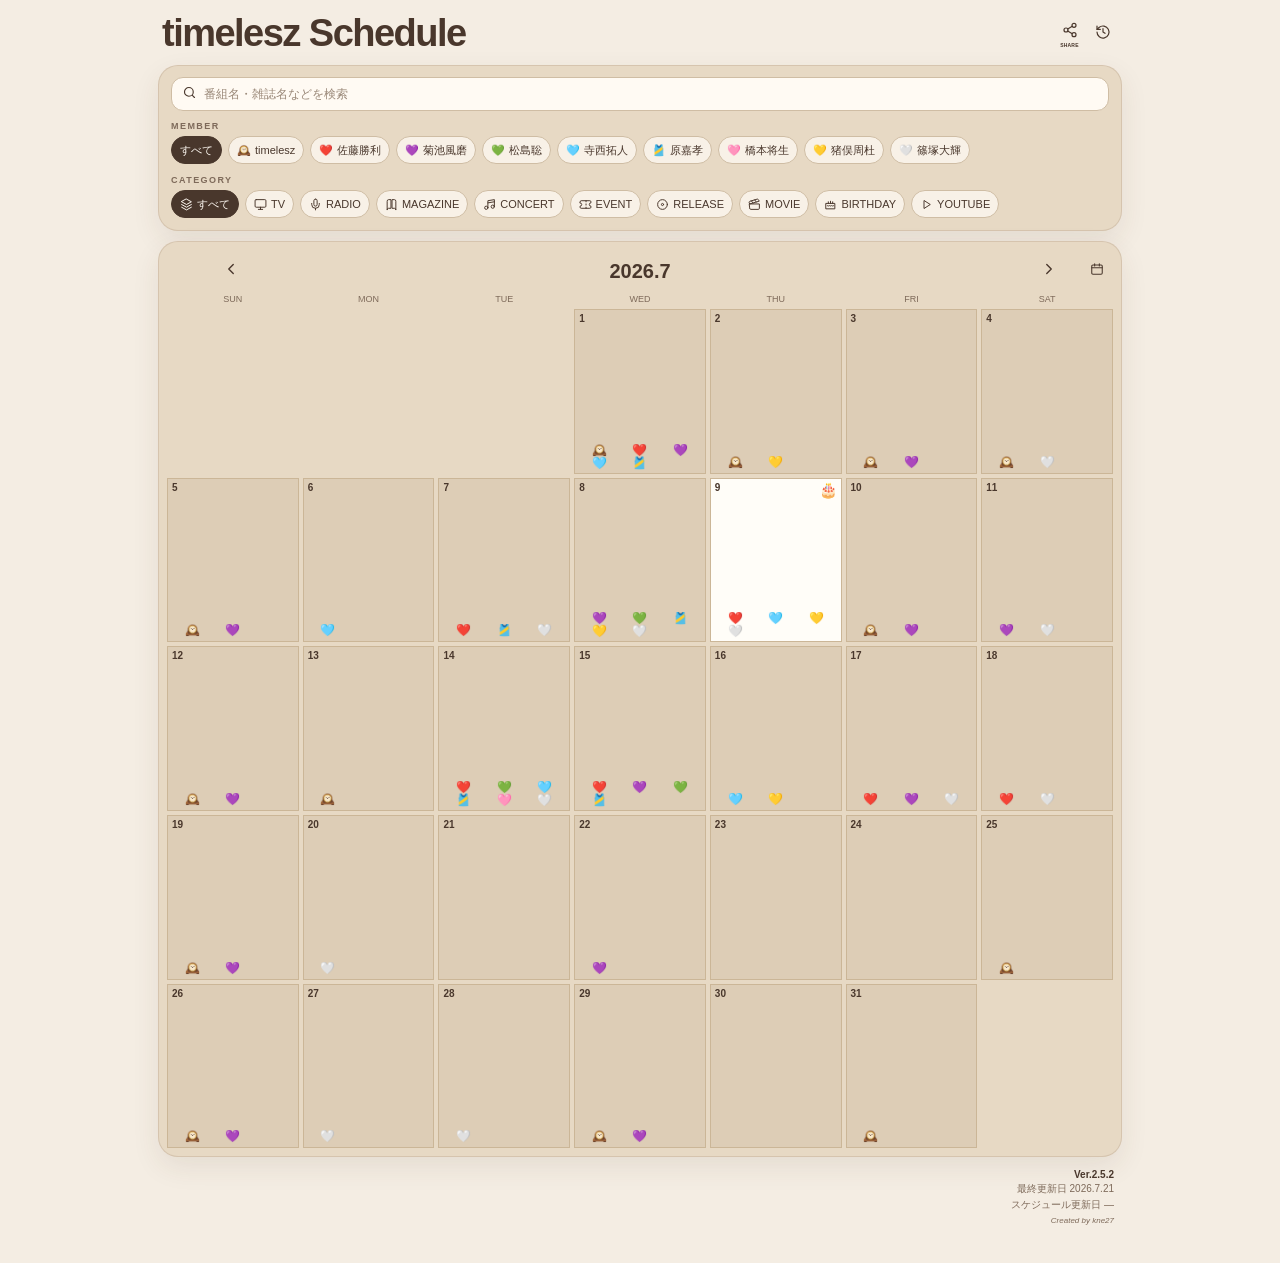
==== commit cb51ed0e: "Add files via upload" ====
--- a/index.html
+++ b/index.html
@@ -60,7 +60,7 @@
 
     <footer class="site-footer">
       <div class="footer-meta">
-        <div id="siteVersion" class="footer-version">Ver.2.5.1</div>
+        <div id="siteVersion" class="footer-version">Ver.2.5.2</div>
         <div id="siteUpdated" class="footer-updated">最終更新日 2026.7.21</div>
         <div id="scheduleUpdatedFooter" class="footer-schedule-updated">スケジュール更新日 —</div>
         <div class="creator">Created by kne27</div>
